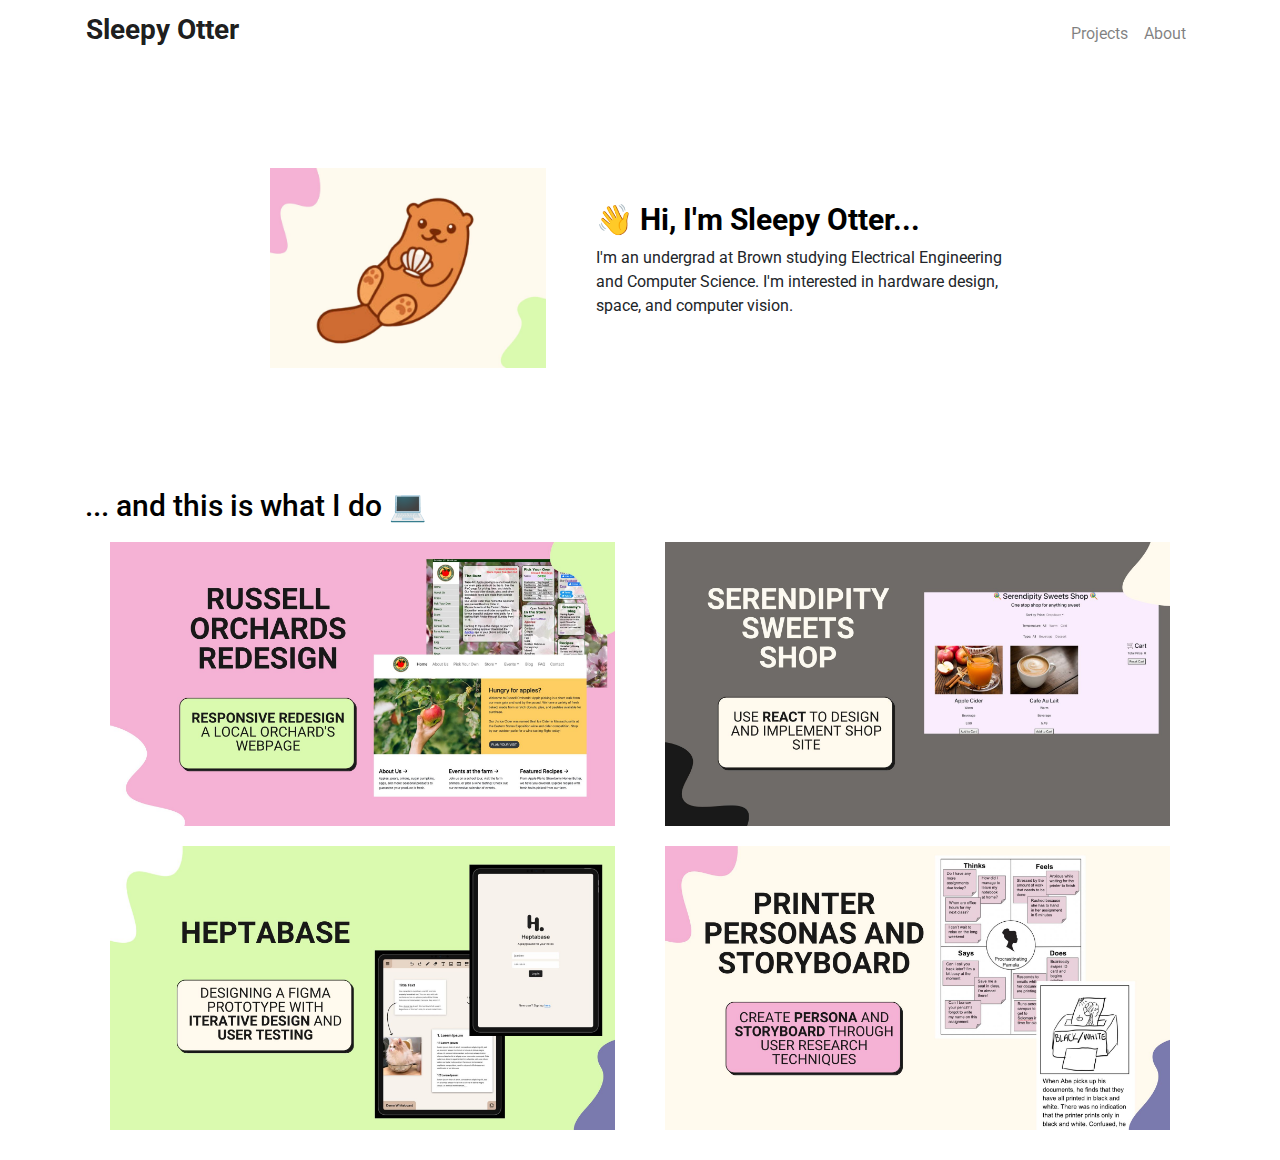
==== index.html @ 5174f328 "all files" ====
<!DOCTYPE html>
<html lang="en">

<head>
	<link href='https://fonts.googleapis.com/css?family=Roboto' rel='stylesheet'>

	<!-- Required meta tags -->
	<meta charset="utf-8">
	<meta name="viewport" content="width=device-width,
			initial-scale=1, shrink-to-fit=no">

	<link rel="stylesheet" href="index.css">

	<!-- Bootstrap CSS -->
	<link rel="stylesheet" href=
	"https://stackpath.bootstrapcdn.com/bootstrap/4.3.1/css/bootstrap.min.css"
		integrity=
	"sha384-ggOyR0iXCbMQv3Xipma34MD+dH/1fQ784/j6cY/iJTQUOhcWr7x9JvoRxT2MZw1T"
		crossorigin="anonymous">

	
	<link rel="stylesheet" href="https://cdn.jsdelivr.net/npm/bootstrap@4.5.3/dist/css/bootstrap.min.css" integrity="sha384-TX8t27EcRE3e/ihU7zmQxVncDAy5uIKz4rEkgIXeMed4M0jlfIDPvg6uqKI2xXr2" crossorigin="anonymous">
	<link rel="stylesheet" href="index.css" />
    
		<!-- TODO: add additional links here! e.g. fonts, icons, more stylesheets, etc. -->
		
		<meta content="width=device-width, initial-scale=1" name="viewport" />
  
	<title>Final Portfolio</title>
</head>

<body>
  <div id="navigation-bar" class="container sticky-top navbar-light bg-white">
    <nav class="navbar navbar-expand-md justify-content-between" >
      <a class="navbar-brand" href="index.html"><h3><b>Sleepy Otter</b></h3></a>
        <button
          class="navbar-toggler"
          type="button"
          data-toggle="collapse"
          data-target="#section-options"
        >
          <span class="navbar-toggler-icon justify-content-between"></span>
        </button>
        <div class="collapse navbar-collapse justify-content-between" id="section-options" float="right">
          <ul class="navbar-nav ml-auto">
            <li class="nav-item">
              <a class="nav-link" href="projects.html">Projects</a>
            </li>
            <li class="nav-item">
              <a class="nav-link" href="projects.html">About</a>
            </li>
          </ul>
        </div>
    </nav>
  </div>
  

  <div class="container">
    <div class="about">
      <div class="about-image">
        <img src="assets/profile.jpg" alt="a sleepy otter" class="responsive" height="200px">
      </div>
      <div class="about-text">
        <h1 class="heading"> 👋 <b> Hi, I'm Sleepy Otter... </b></h1>
        <p>I'm an undergrad at Brown studying Electrical Engineering and Computer Science.
        I'm interested in hardware design, space, and computer vision.</p>
      </div>
    </div>

    <div class="project-section">
      <h1 class="heading">... and this is what I do 💻</h1>
      <div class="projects">
        <div class="col-md-6">
          <a href="https://sleepyotter123.github.io/responsive-redesign/">
            <div class="project-image">
              <div class="zoom">
                <img src="assets/responsive.jpg" class="img-fluid" />
                <div class="overlay">
                  <div class="overlay-text">
                    <h3>Russell Orchards</h3>
                    <p>
                      Responsive redesign of local orchard's webpage
                    </p>
                  </div>
                </div>
              </div>
            </div>
          </a>
        </div>

        <div class="col-md-6">
          <a href="https://www.juliachudesign.com/">
            <div class="project-image">
              <div class="zoom">
                <img src="assets/react.jpg" class="img-fluid" />
                <div class="overlay">
                  <div class="overlay-text">
                    <h3>Serendipity Sweets Shop</h3>
                    <p>
                      Using React to design and implement shop site
                    </p>
                  </div>
                </div>
              </div>
            </div>
          </a>
        </div>

        <div class="col-md-6">
          <a href="https://www.juliachudesign.com/">
            <div class="project-image">
              <div class="zoom">
                <img src="assets/iterative.jpg" class="img-fluid" />
                <div class="overlay">
                  <div class="overlay-text">
                    <h3>Heptabase</h3>
                    <p>
                      Designing a figma prototype with iterative design and user testing
                    </p>
                  </div>
                </div>
              </div>
            </div>
          </a>
        </div>

        <div class="col-md-6">
          <a href="https://sleepyotter123.github.io/personas-and-storyboarding/">
            <div class="project-image">
              <div class="zoom">
                <img src="assets/personas.jpg" class="img-fluid" />
                <div class="overlay">
                  <div class="overlay-text">
                    <h3>Printer Personas and Storyboarding</h3>
                    <p>
                      Created persona and sotryboard through user research techniques
                    </p>
                  </div>
                </div>
              </div>
            </div>
          </a>
        </div>


      </div>
    </div>
  </div>


  </body>

</html>
---- index.css ----
p { font-family: Roboto; }
li {font-family: Roboto; }
ol {font-family: Roboto; }
h2 {font-family: Roboto; }
/* h1 {font-family: Roboto; } */
h4 {font-family: Roboto; }

.nav-bar{
  position: relative;
  flex-wrap: wrap;
  align-items: center;
  justify-content: space-between;
  padding: 0.5rem 1rem;
}

.about{
  display: flex;
  flex-direction: row;
  padding: 100px 200px 100px 200px;
  align-items: center;
}

.about-text{
  justify-content: center;
  z-index: 100;
  left: 0;
  width: 100%;
  align-items: center;
  padding: 20px 0px 20px 50px;
}

.project-section{
  padding: 20px 15px;
}

.projects{
  justify-content: center;
  display: flex;
  flex-wrap: wrap;
  flex-direction: row;
  padding: 0px;
  /* add flexbox if necessary*/
}

.project-image{
  padding: 10px;
}

/* OVERLAY DETAILS */

.project-thumbnail {
  position: relative;
  max-width: 100%;
}
.overlay:hover {
  opacity: 1;
}
.overlay {
  position: absolute;
  display: flex;
  justify-content: center;
  align-items: center;
  height: 100%;
  width: 100%;
  top: 0;
  opacity: 0;
  transition: .5s ease;
  background-color: rgba(0, 0, 0, 0.7);
}
.overlay-text {
  width: 75%;
  color: white;
  text-align: center;
}

.zoom{
  transition: transform .5s;
  margin: 0 auto;
}

.zoom:hover {
  transform: scale(1.1);
}


/* center the text */
.project-descrip {
    display: flex;
    justify-content: center;
  }

.interface {
  /* TODO add styles (hint: use flex!) https://www.w3schools.com/cssref/ */
  display: flex;
  justify-content: center;
  flex-wrap: wrap;
  justify-content: space-evenly;
  align-content: space-around;
}



.heading{
  color:black;
  font-size:30px;
}

.container{
  /* display: flex;
  flex: 1;
  overflow: auto;
  flex-direction: row; */
  position: relative;
  padding: 0px;

}
---- index.css ----
p { font-family: Roboto; }
li {font-family: Roboto; }
ol {font-family: Roboto; }
h2 {font-family: Roboto; }
/* h1 {font-family: Roboto; } */
h4 {font-family: Roboto; }

.nav-bar{
  position: relative;
  flex-wrap: wrap;
  align-items: center;
  justify-content: space-between;
  padding: 0.5rem 1rem;
}

.about{
  display: flex;
  flex-direction: row;
  padding: 100px 200px 100px 200px;
  align-items: center;
}

.about-text{
  justify-content: center;
  z-index: 100;
  left: 0;
  width: 100%;
  align-items: center;
  padding: 20px 0px 20px 50px;
}

.project-section{
  padding: 20px 15px;
}

.projects{
  justify-content: center;
  display: flex;
  flex-wrap: wrap;
  flex-direction: row;
  padding: 0px;
  /* add flexbox if necessary*/
}

.project-image{
  padding: 10px;
}

/* OVERLAY DETAILS */

.project-thumbnail {
  position: relative;
  max-width: 100%;
}
.overlay:hover {
  opacity: 1;
}
.overlay {
  position: absolute;
  display: flex;
  justify-content: center;
  align-items: center;
  height: 100%;
  width: 100%;
  top: 0;
  opacity: 0;
  transition: .5s ease;
  background-color: rgba(0, 0, 0, 0.7);
}
.overlay-text {
  width: 75%;
  color: white;
  text-align: center;
}

.zoom{
  transition: transform .5s;
  margin: 0 auto;
}

.zoom:hover {
  transform: scale(1.1);
}


/* center the text */
.project-descrip {
    display: flex;
    justify-content: center;
  }

.interface {
  /* TODO add styles (hint: use flex!) https://www.w3schools.com/cssref/ */
  display: flex;
  justify-content: center;
  flex-wrap: wrap;
  justify-content: space-evenly;
  align-content: space-around;
}



.heading{
  color:black;
  font-size:30px;
}

.container{
  /* display: flex;
  flex: 1;
  overflow: auto;
  flex-direction: row; */
  position: relative;
  padding: 0px;

}
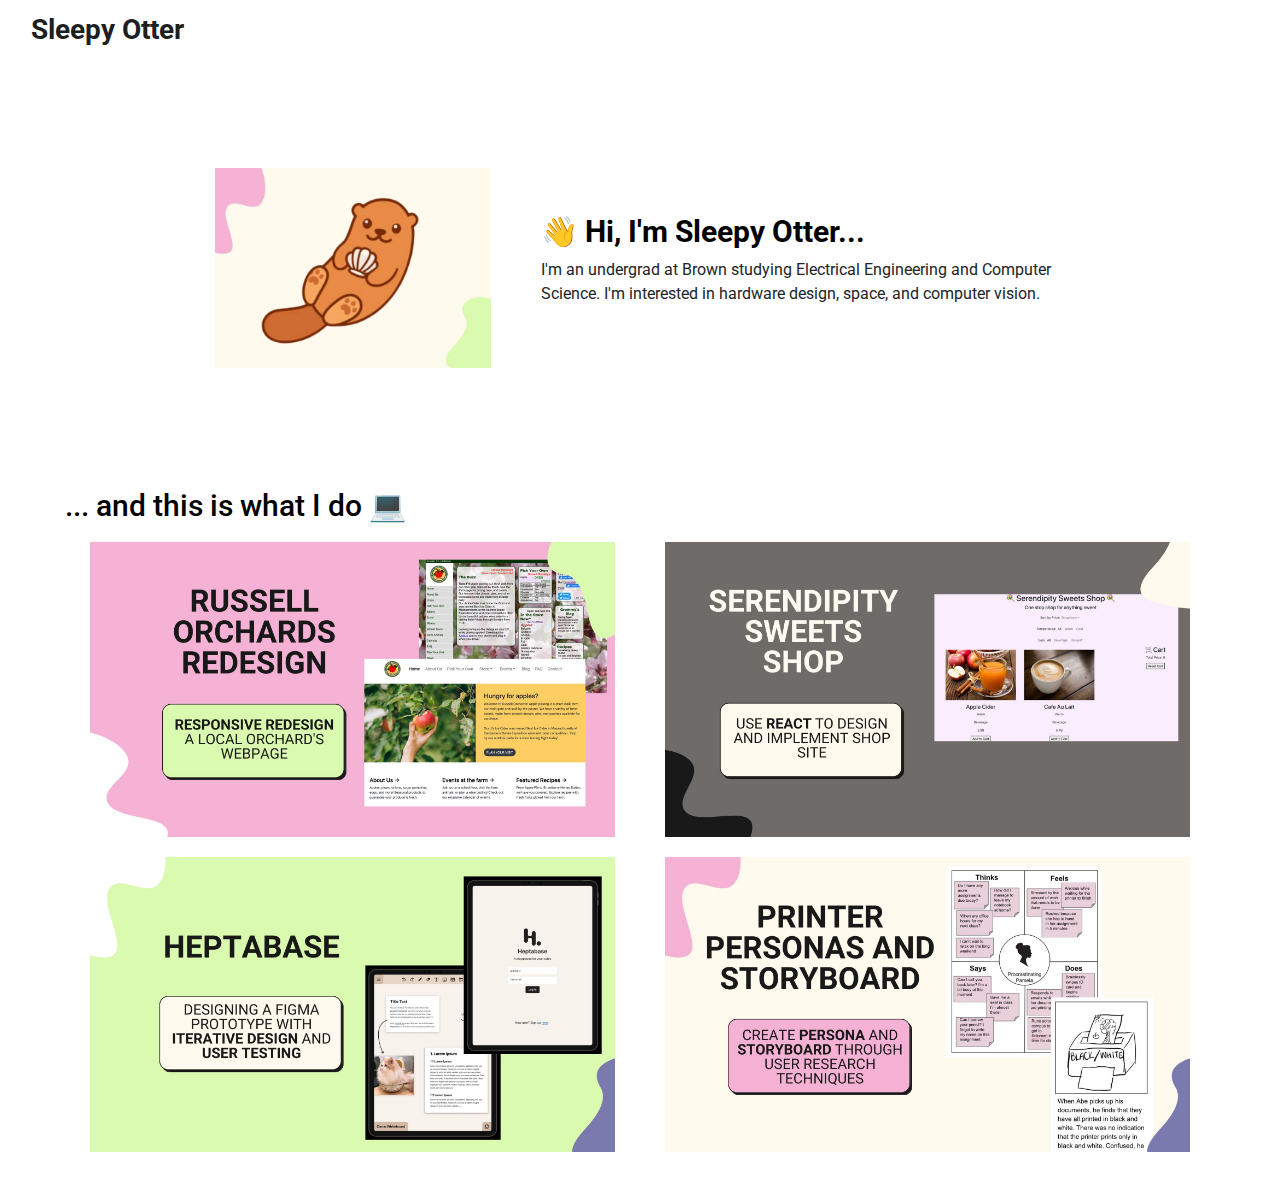
==== commit bcc3cf86: "new changes" ====
--- a/index.html
+++ b/index.html
@@ -12,15 +12,14 @@
 	<link rel="stylesheet" href="index.css">
 
 	<!-- Bootstrap CSS -->
-	<link rel="stylesheet" href=
+	<!-- <link rel="stylesheet" href=
 	"https://stackpath.bootstrapcdn.com/bootstrap/4.3.1/css/bootstrap.min.css"
 		integrity=
 	"sha384-ggOyR0iXCbMQv3Xipma34MD+dH/1fQ784/j6cY/iJTQUOhcWr7x9JvoRxT2MZw1T"
-		crossorigin="anonymous">
+		crossorigin="anonymous"> -->
 
-	
-	<link rel="stylesheet" href="https://cdn.jsdelivr.net/npm/bootstrap@4.5.3/dist/css/bootstrap.min.css" integrity="sha384-TX8t27EcRE3e/ihU7zmQxVncDAy5uIKz4rEkgIXeMed4M0jlfIDPvg6uqKI2xXr2" crossorigin="anonymous">
-	<link rel="stylesheet" href="index.css" />
+    <link rel="stylesheet" href="https://cdn.jsdelivr.net/npm/bootstrap@4.0.0/dist/css/bootstrap.min.css" integrity="sha384-Gn5384xqQ1aoWXA+058RXPxPg6fy4IWvTNh0E263XmFcJlSAwiGgFAW/dAiS6JXm" crossorigin="anonymous">
+	<!-- <link rel="stylesheet" href="https://cdn.jsdelivr.net/npm/bootstrap@4.5.3/dist/css/bootstrap.min.css" integrity="sha384-TX8t27EcRE3e/ihU7zmQxVncDAy5uIKz4rEkgIXeMed4M0jlfIDPvg6uqKI2xXr2" crossorigin="anonymous"> -->
     
 		<!-- TODO: add additional links here! e.g. fonts, icons, more stylesheets, etc. -->
 		
@@ -30,10 +29,10 @@
 </head>
 
 <body>
-  <div id="navigation-bar" class="container sticky-top navbar-light bg-white">
+  <div id="navigation-bar" class="container-fluid navbar-light">
     <nav class="navbar navbar-expand-md justify-content-between" >
       <a class="navbar-brand" href="index.html"><h3><b>Sleepy Otter</b></h3></a>
-        <button
+        <!-- <button
           class="navbar-toggler"
           type="button"
           data-toggle="collapse"
@@ -50,12 +49,12 @@
               <a class="nav-link" href="projects.html">About</a>
             </li>
           </ul>
-        </div>
+        </div> -->
     </nav>
   </div>
   
 
-  <div class="container">
+  <div class="container-fluid">
     <div class="about">
       <div class="about-image">
         <img src="assets/profile.jpg" alt="a sleepy otter" class="responsive" height="200px">
--- a/index.css
+++ b/index.css
@@ -5,13 +5,13 @@
 /* h1 {font-family: Roboto; } */
 h4 {font-family: Roboto; }
 
-.nav-bar{
+/* .nav-bar{
   position: relative;
   flex-wrap: wrap;
   align-items: center;
   justify-content: space-between;
   padding: 0.5rem 1rem;
-}
+} */
 
 .about{
   display: flex;
@@ -30,7 +30,7 @@
 }
 
 .project-section{
-  padding: 20px 15px;
+  padding: 20px 50px 15px 50px;
 }
 
 .projects{
@@ -112,9 +112,5 @@
   flex-direction: row; */
   position: relative;
   padding: 0px;
-
+  width: 100%;
 }
-
-
-
-
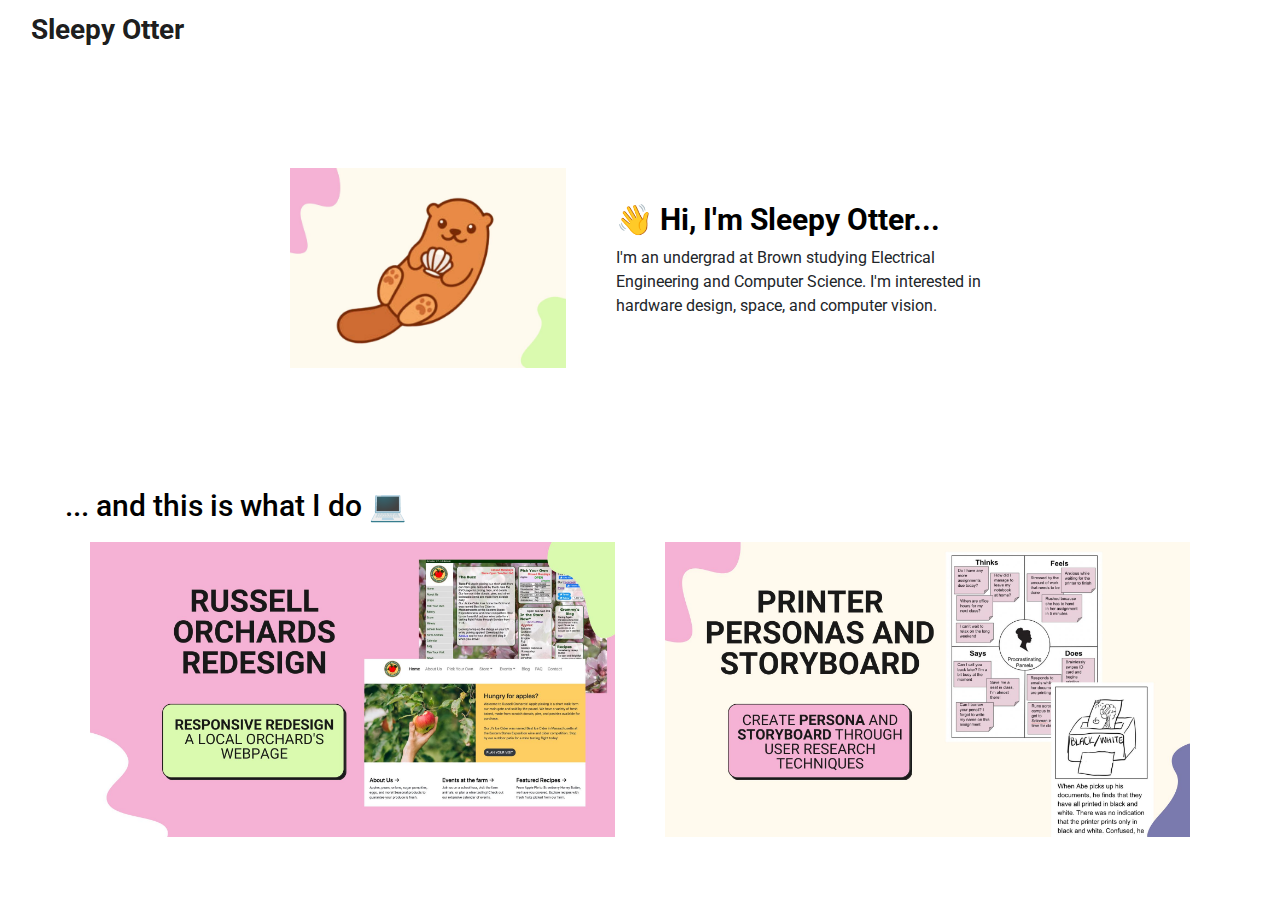
==== commit 2ab571a0: "updated" ====
--- a/index.html
+++ b/index.html
@@ -86,7 +86,7 @@
             </div>
           </a>
         </div>
-
+<!-- 
         <div class="col-md-6">
           <a href="https://www.juliachudesign.com/">
             <div class="project-image">
@@ -103,9 +103,9 @@
               </div>
             </div>
           </a>
-        </div>
+        </div> -->
 
-        <div class="col-md-6">
+        <!-- <div class="col-md-6">
           <a href="https://www.juliachudesign.com/">
             <div class="project-image">
               <div class="zoom">
@@ -121,7 +121,7 @@
               </div>
             </div>
           </a>
-        </div>
+        </div> -->
 
         <div class="col-md-6">
           <a href="https://sleepyotter123.github.io/personas-and-storyboarding/">
--- a/index.css
+++ b/index.css
@@ -16,8 +16,19 @@
 .about{
   display: flex;
   flex-direction: row;
-  padding: 100px 200px 100px 200px;
+  padding: 100px 0px 100px 0px;
   align-items: center;
+  justify-content: center;
+  max-width: 700px;
+  margin: auto;
+}
+
+@media (max-width: 700px){
+	.about{
+		width: 100%;
+    display: flex;
+    flex-direction: column;
+	}
 }
 
 .about-text{
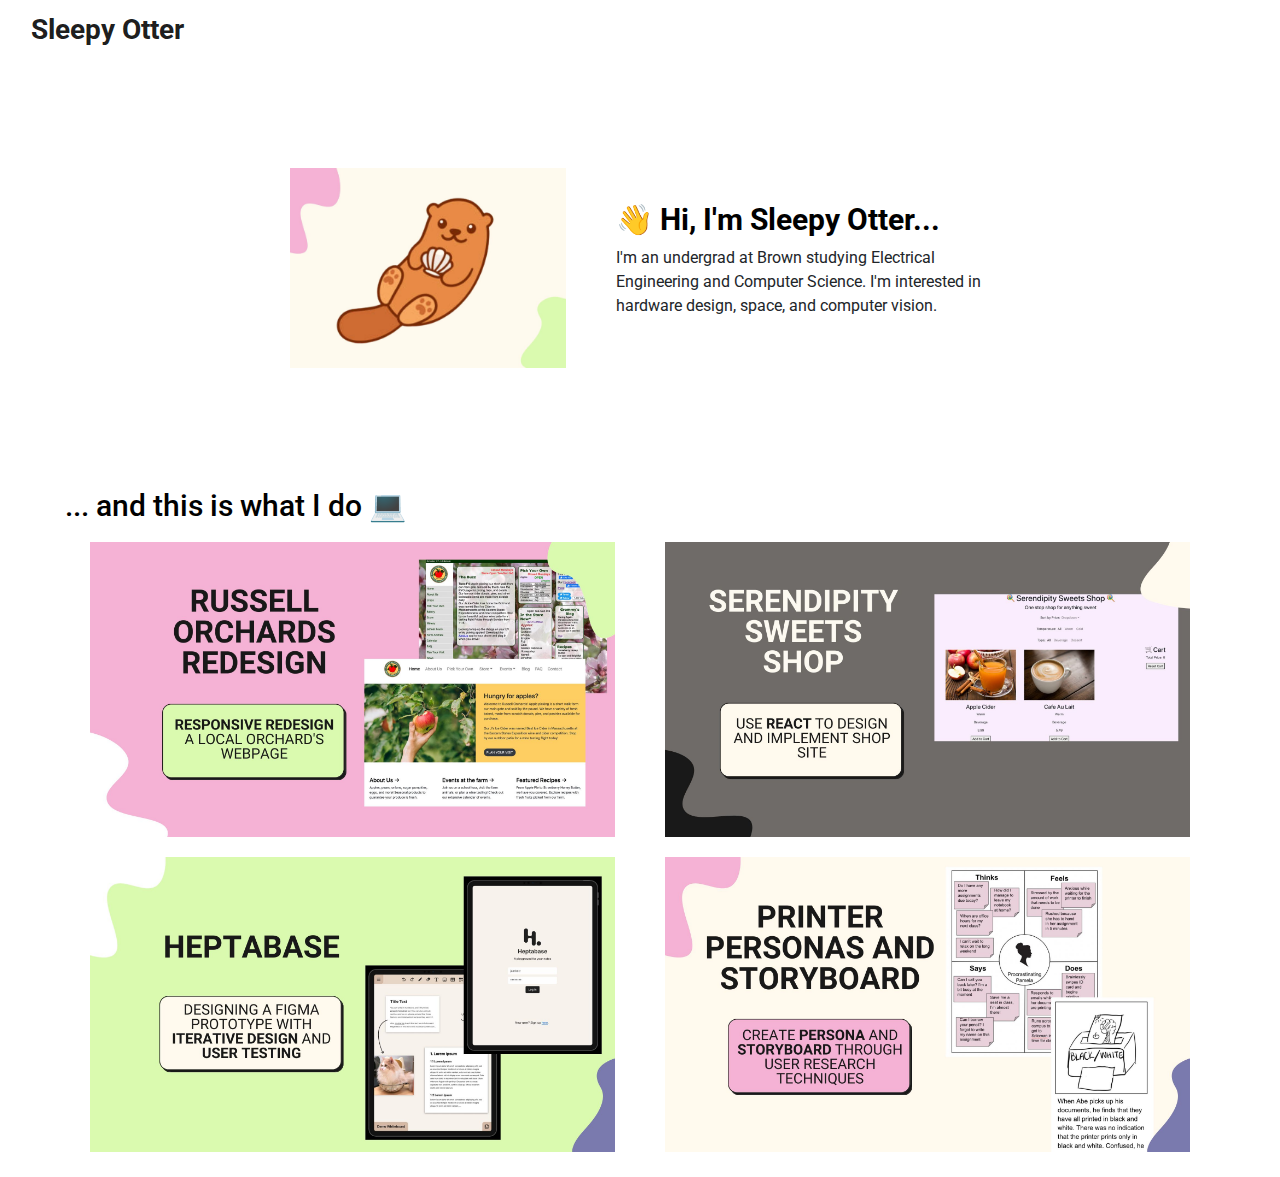
==== commit 5eb4b83c: "tentative due date" ====
--- a/index.html
+++ b/index.html
@@ -86,9 +86,9 @@
             </div>
           </a>
         </div>
-<!-- 
+
         <div class="col-md-6">
-          <a href="https://www.juliachudesign.com/">
+          <a href="index.html">
             <div class="project-image">
               <div class="zoom">
                 <img src="assets/react.jpg" class="img-fluid" />
@@ -103,10 +103,10 @@
               </div>
             </div>
           </a>
-        </div> -->
+        </div>
 
-        <!-- <div class="col-md-6">
-          <a href="https://www.juliachudesign.com/">
+        <div class="col-md-6">
+          <a href="index.html">
             <div class="project-image">
               <div class="zoom">
                 <img src="assets/iterative.jpg" class="img-fluid" />
@@ -121,7 +121,7 @@
               </div>
             </div>
           </a>
-        </div> -->
+        </div>
 
         <div class="col-md-6">
           <a href="https://sleepyotter123.github.io/personas-and-storyboarding/">
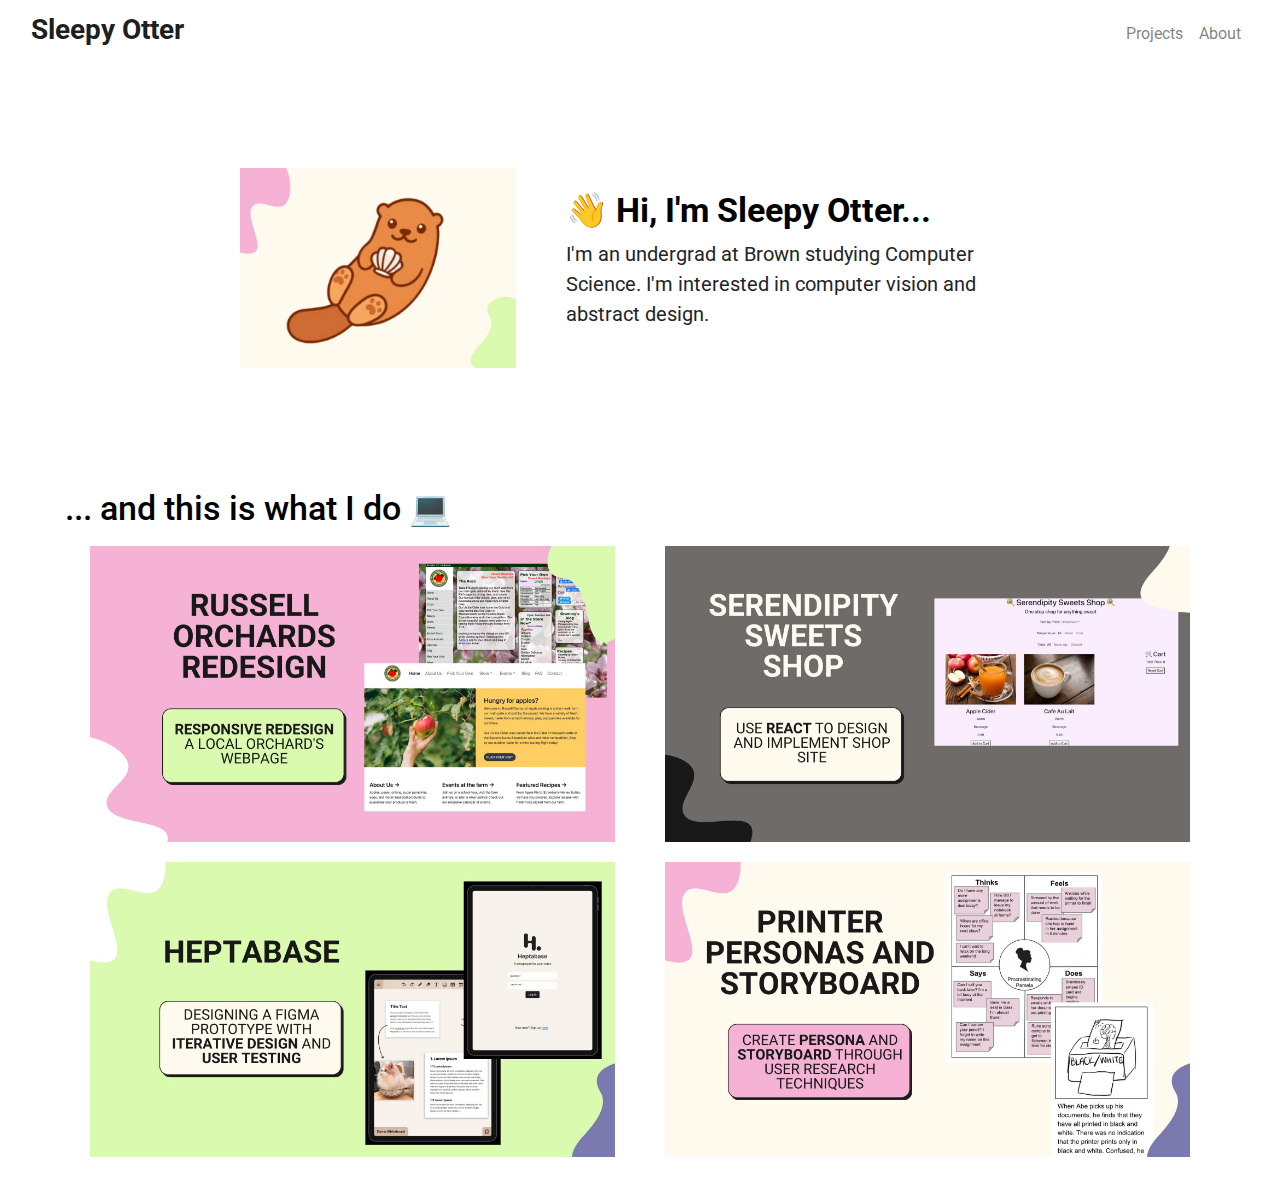
==== commit 90168873: "Add files via upload" ====
--- a/index.html
+++ b/index.html
@@ -29,29 +29,29 @@
 </head>
 
 <body>
-  <div id="navigation-bar" class="container-fluid navbar-light">
-    <nav class="navbar navbar-expand-md justify-content-between" >
-      <a class="navbar-brand" href="index.html"><h3><b>Sleepy Otter</b></h3></a>
-        <!-- <button
-          class="navbar-toggler"
-          type="button"
-          data-toggle="collapse"
-          data-target="#section-options"
-        >
-          <span class="navbar-toggler-icon justify-content-between"></span>
-        </button>
-        <div class="collapse navbar-collapse justify-content-between" id="section-options" float="right">
-          <ul class="navbar-nav ml-auto">
-            <li class="nav-item">
-              <a class="nav-link" href="projects.html">Projects</a>
-            </li>
-            <li class="nav-item">
-              <a class="nav-link" href="projects.html">About</a>
-            </li>
-          </ul>
-        </div> -->
-    </nav>
-  </div>
+    <div id="navigation-bar" class="container-fluid navbar-light sticky-top bg-white">
+      <nav class="navbar navbar-expand-md justify-content-between" >
+        <a class="navbar-brand" href="index.html"><h3><b>Sleepy Otter</b></h3></a>
+          <button
+            class="navbar-toggler"
+            type="button"
+            data-toggle="collapse"
+            data-target="#section-options"
+          >
+            <span class="navbar-toggler-icon justify-content-between"></span>
+          </button>
+          <div class="collapse navbar-collapse justify-content-between" id="section-options" float="right">
+            <ul class="navbar-nav ml-auto">
+              <li class="nav-item">
+                <a class="nav-link" href="#projects">Projects</a>
+              </li>
+              <li class="nav-item">
+                <a class="nav-link" href="about.html">About</a>
+              </li>
+            </ul>
+          </div>
+      </nav>
+    </div>
   
 
   <div class="container-fluid">
@@ -60,14 +60,13 @@
         <img src="assets/profile.jpg" alt="a sleepy otter" class="responsive" height="200px">
       </div>
       <div class="about-text">
-        <h1 class="heading"> 👋 <b> Hi, I'm Sleepy Otter... </b></h1>
-        <p>I'm an undergrad at Brown studying Electrical Engineering and Computer Science.
-        I'm interested in hardware design, space, and computer vision.</p>
+        <h1 class="heading" style="font-size: 34px"> 👋 <b> Hi, I'm Sleepy Otter... </b></h1>
+        <p style="font-size: 20px">I'm an undergrad at Brown studying Computer Science. I'm interested in computer vision and abstract design.</p>
       </div>
     </div>
 
     <div class="project-section">
-      <h1 class="heading">... and this is what I do 💻</h1>
+      <h1 class="heading" style="font-size: 34px"><a id="projects">... and this is what I do 💻</a></h1>
       <div class="projects">
         <div class="col-md-6">
           <a href="https://sleepyotter123.github.io/responsive-redesign/">
@@ -88,7 +87,7 @@
         </div>
 
         <div class="col-md-6">
-          <a href="index.html">
+          <a href="https://sleepyotter123.github.io/development/">
             <div class="project-image">
               <div class="zoom">
                 <img src="assets/react.jpg" class="img-fluid" />
@@ -106,7 +105,7 @@
         </div>
 
         <div class="col-md-6">
-          <a href="index.html">
+          <a href="https://sleepyotter123.github.io/iterative-design/">
             <div class="project-image">
               <div class="zoom">
                 <img src="assets/iterative.jpg" class="img-fluid" />
--- a/index.css
+++ b/index.css
@@ -1,4 +1,4 @@
-p { font-family: Roboto; }
+/* p { font-family: Roboto; } */
 li {font-family: Roboto; }
 ol {font-family: Roboto; }
 h2 {font-family: Roboto; }
@@ -19,7 +19,7 @@
   padding: 100px 0px 100px 0px;
   align-items: center;
   justify-content: center;
-  max-width: 700px;
+  max-width: 800px;
   margin: auto;
 }
 
@@ -31,6 +31,25 @@
 	}
 }
 
+.about-about{
+  display: flex;
+  flex-direction: row;
+  padding: 100px 0px 0px 0px;
+  align-items: center;
+  justify-content: center;
+  max-width: 800px;
+  margin: auto;
+}
+
+@media (max-width: 700px){
+	.about-about{
+		width: 100%;
+    display: flex;
+    flex-direction: column;
+    align-items: center;
+	}
+}
+
 .about-text{
   justify-content: center;
   z-index: 100;
@@ -38,6 +57,25 @@
   width: 100%;
   align-items: center;
   padding: 20px 0px 20px 50px;
+}
+
+.about-text-about{
+  justify-content: center;
+  z-index: 100;
+  left: 0;
+  width: 100%;
+  align-items: center;
+  padding: 20px 50px 20px 0px;
+}
+
+.more-about{
+  display: flex;
+  flex-direction: row;
+  padding: 100px 0px 100px 0px;
+  align-items: center;
+  justify-content: center;
+  max-width: 800px;
+  margin: auto;
 }
 
 .project-section{
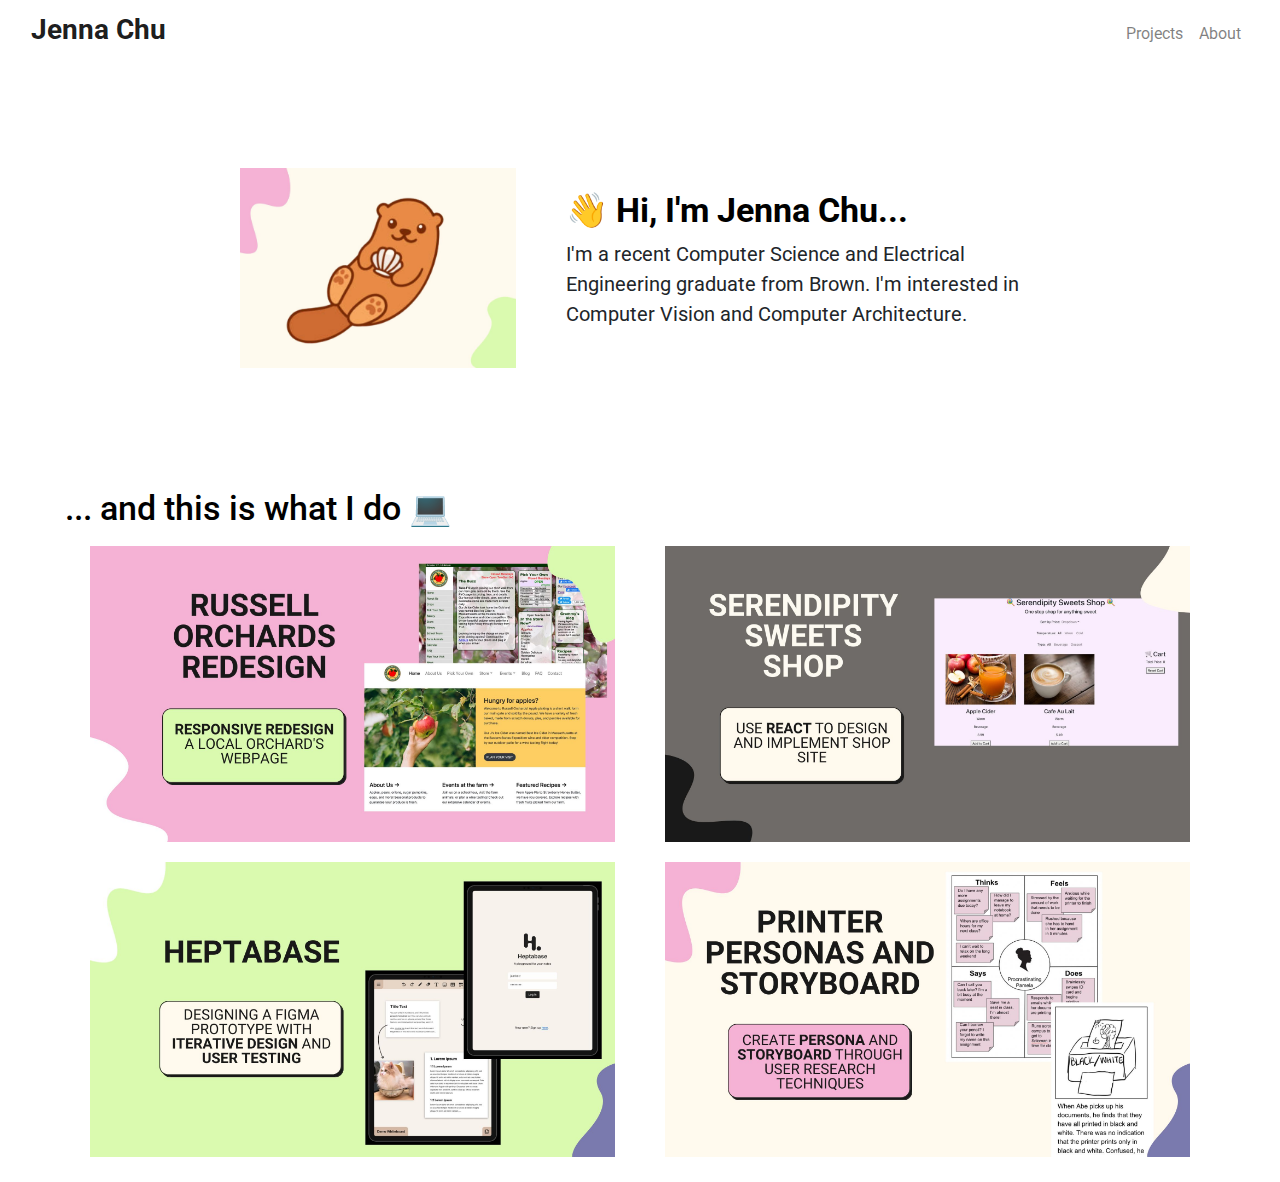
==== commit 29cdc37e: "Add files via upload" ====
--- a/index.html
+++ b/index.html
@@ -25,13 +25,13 @@
 		
 		<meta content="width=device-width, initial-scale=1" name="viewport" />
   
-	<title>Final Portfolio</title>
+	<title>Jenna's Portfolio</title>
 </head>
 
 <body>
     <div id="navigation-bar" class="container-fluid navbar-light sticky-top bg-white">
       <nav class="navbar navbar-expand-md justify-content-between" >
-        <a class="navbar-brand" href="index.html"><h3><b>Sleepy Otter</b></h3></a>
+        <a class="navbar-brand" href="index.html"><h3><b>Jenna Chu</b></h3></a>
           <button
             class="navbar-toggler"
             type="button"
@@ -60,8 +60,8 @@
         <img src="assets/profile.jpg" alt="a sleepy otter" class="responsive" height="200px">
       </div>
       <div class="about-text">
-        <h1 class="heading" style="font-size: 34px"> 👋 <b> Hi, I'm Sleepy Otter... </b></h1>
-        <p style="font-size: 20px">I'm an undergrad at Brown studying Computer Science. I'm interested in computer vision and abstract design.</p>
+        <h1 class="heading" style="font-size: 34px"> 👋 <b> Hi, I'm Jenna Chu... </b></h1>
+        <p style="font-size: 20px">I'm a recent Computer Science and Electrical Engineering graduate from Brown. I'm interested in Computer Vision and Computer Architecture.</p>
       </div>
     </div>
 
@@ -131,7 +131,7 @@
                   <div class="overlay-text">
                     <h3>Printer Personas and Storyboarding</h3>
                     <p>
-                      Created persona and sotryboard through user research techniques
+                      Created persona and storyboard through user research techniques
                     </p>
                   </div>
                 </div>
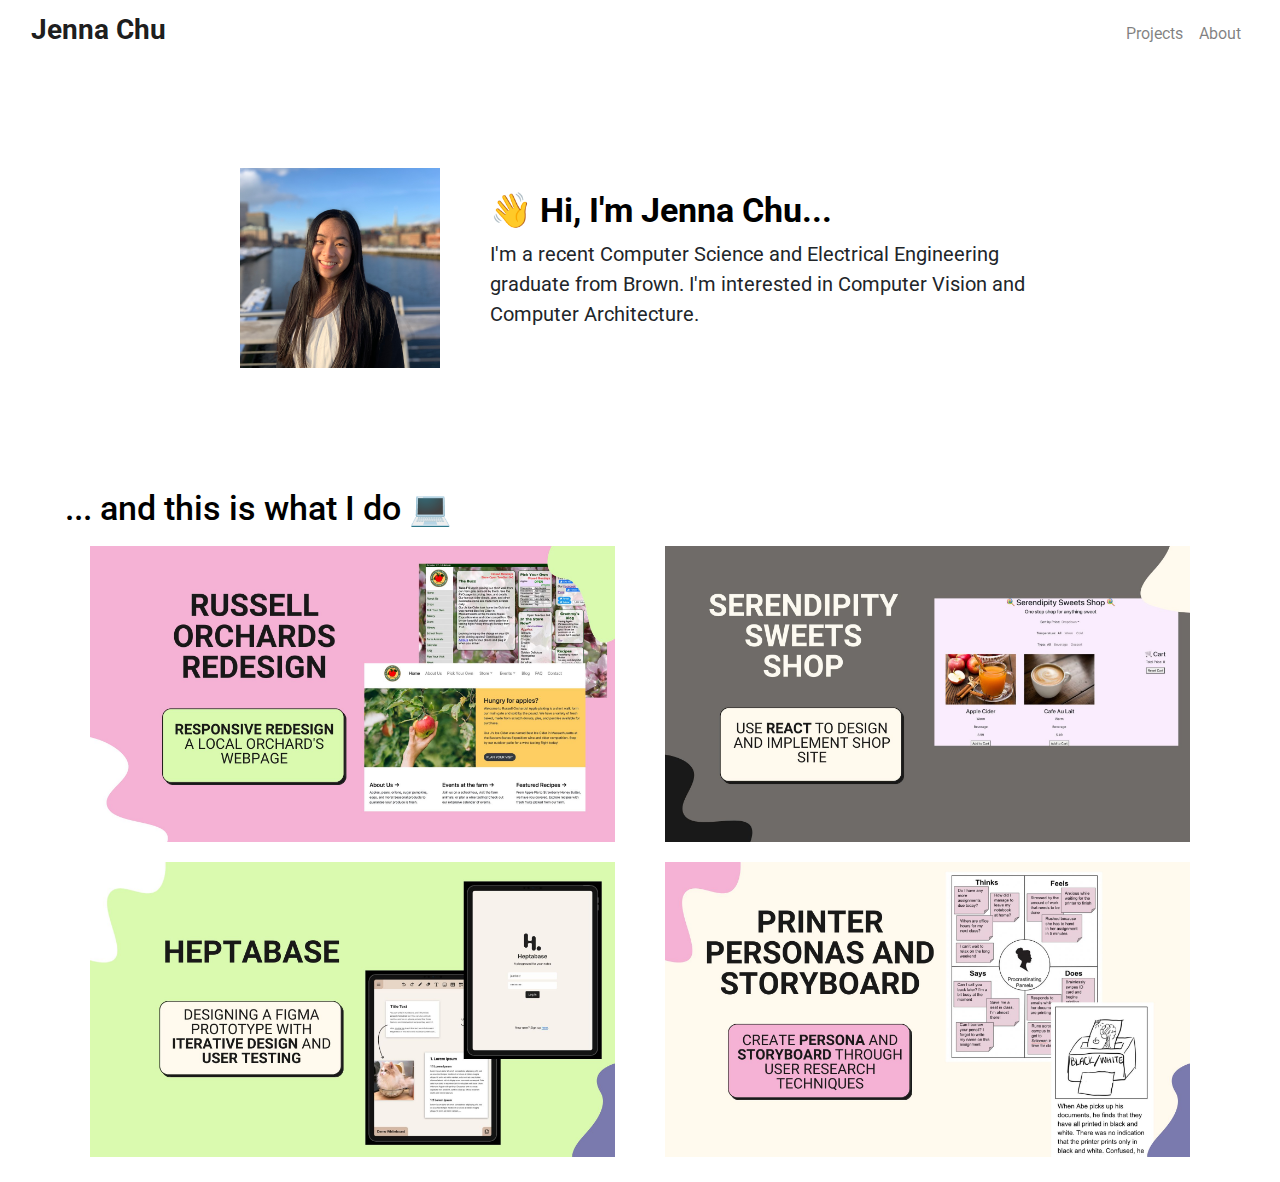
==== commit d07665d6: "Add files via upload" ====
--- a/index.html
+++ b/index.html
@@ -57,7 +57,7 @@
   <div class="container-fluid">
     <div class="about">
       <div class="about-image">
-        <img src="assets/profile.jpg" alt="a sleepy otter" class="responsive" height="200px">
+        <img src="assets/profile.jpg" alt="professional photo of me" class="responsive" height="200px">
       </div>
       <div class="about-text">
         <h1 class="heading" style="font-size: 34px"> 👋 <b> Hi, I'm Jenna Chu... </b></h1>
@@ -77,7 +77,7 @@
                   <div class="overlay-text">
                     <h3>Russell Orchards</h3>
                     <p>
-                      Responsive redesign of local orchard's webpage
+                      Responsive redesign of local apple orchard's webpage
                     </p>
                   </div>
                 </div>
